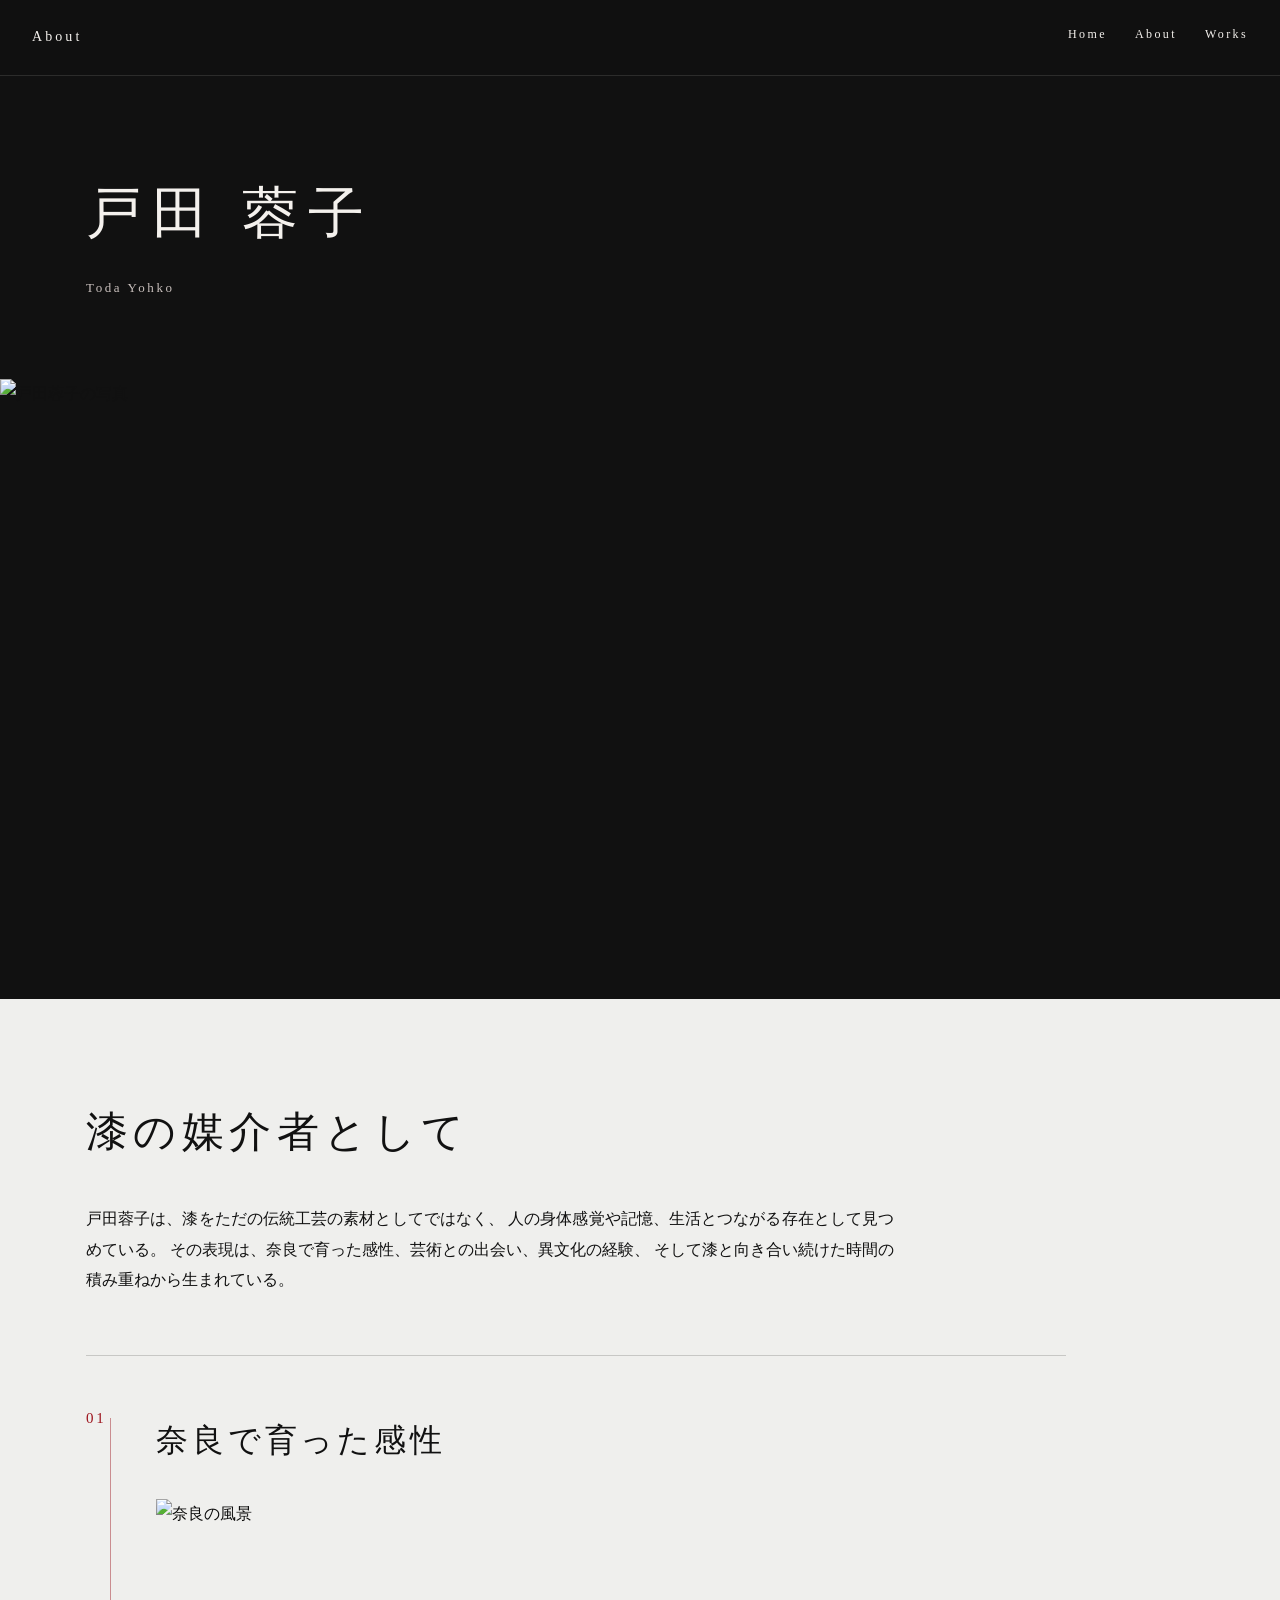
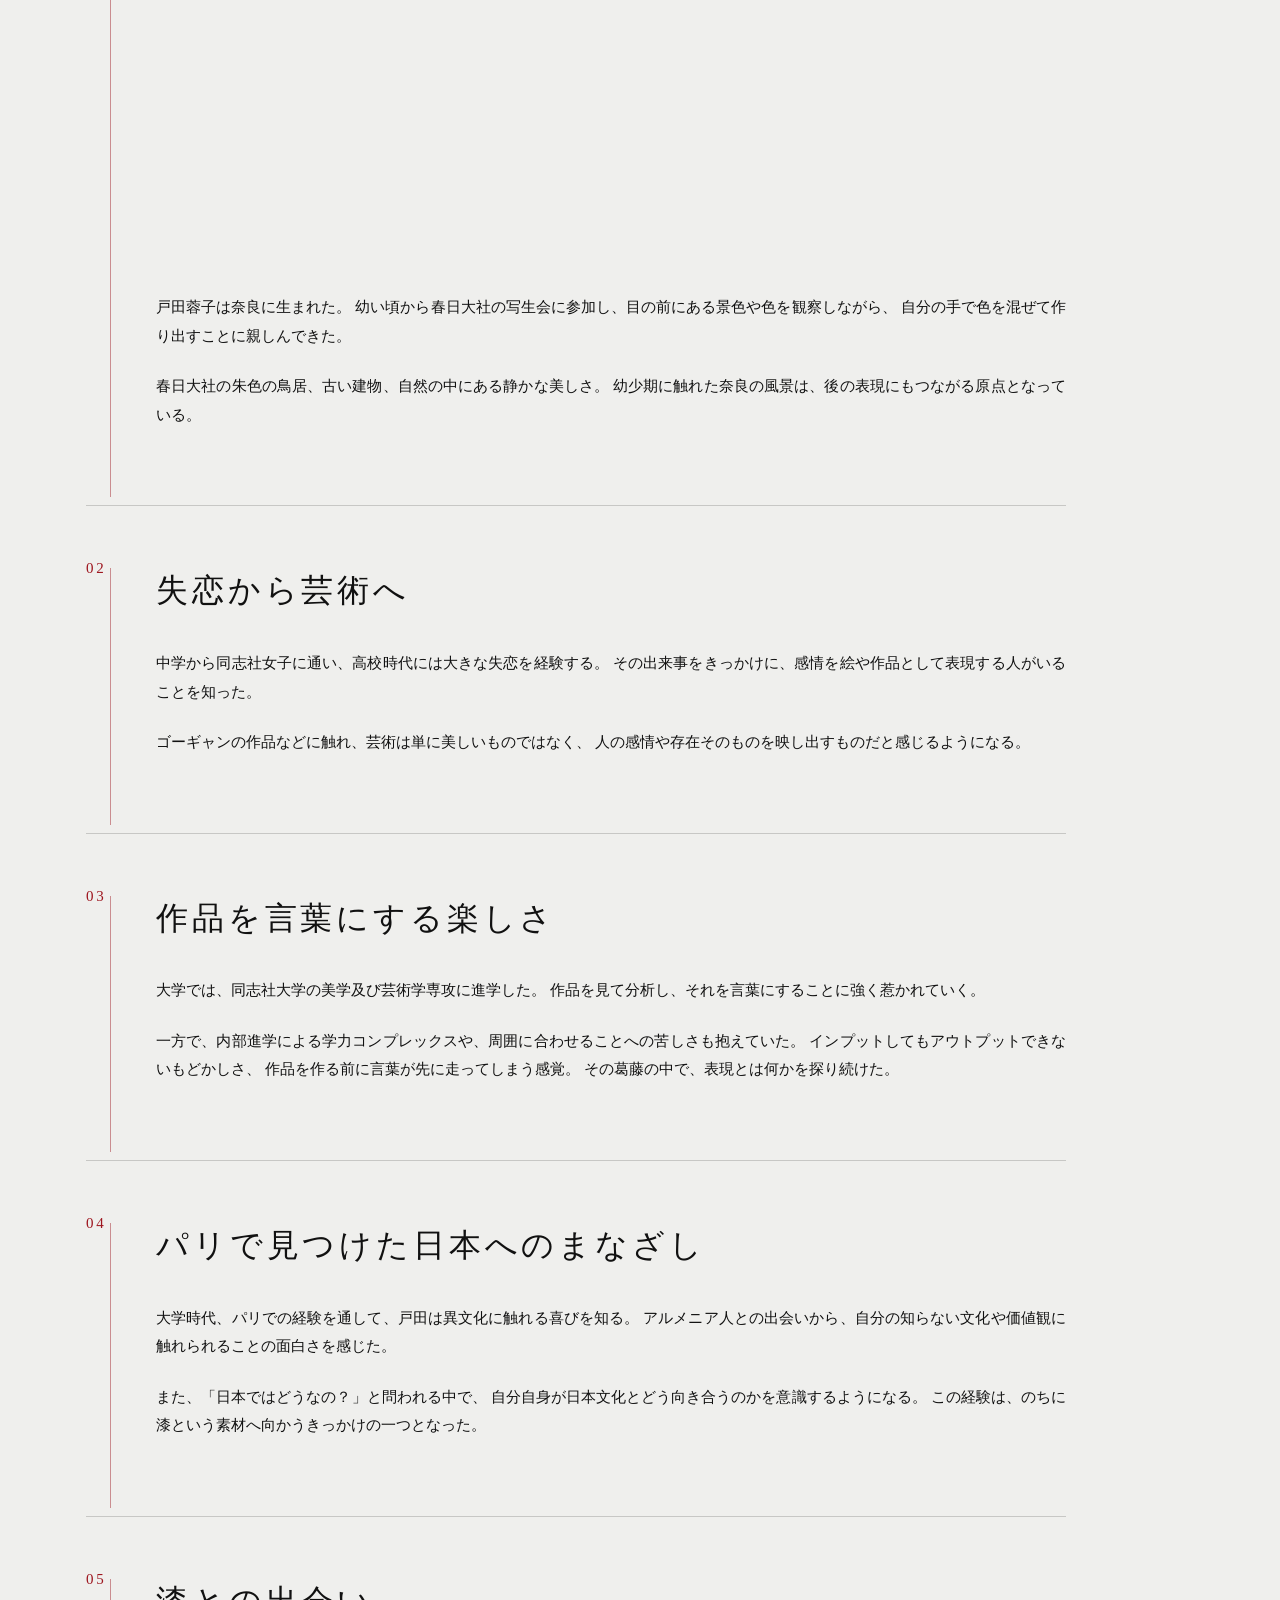
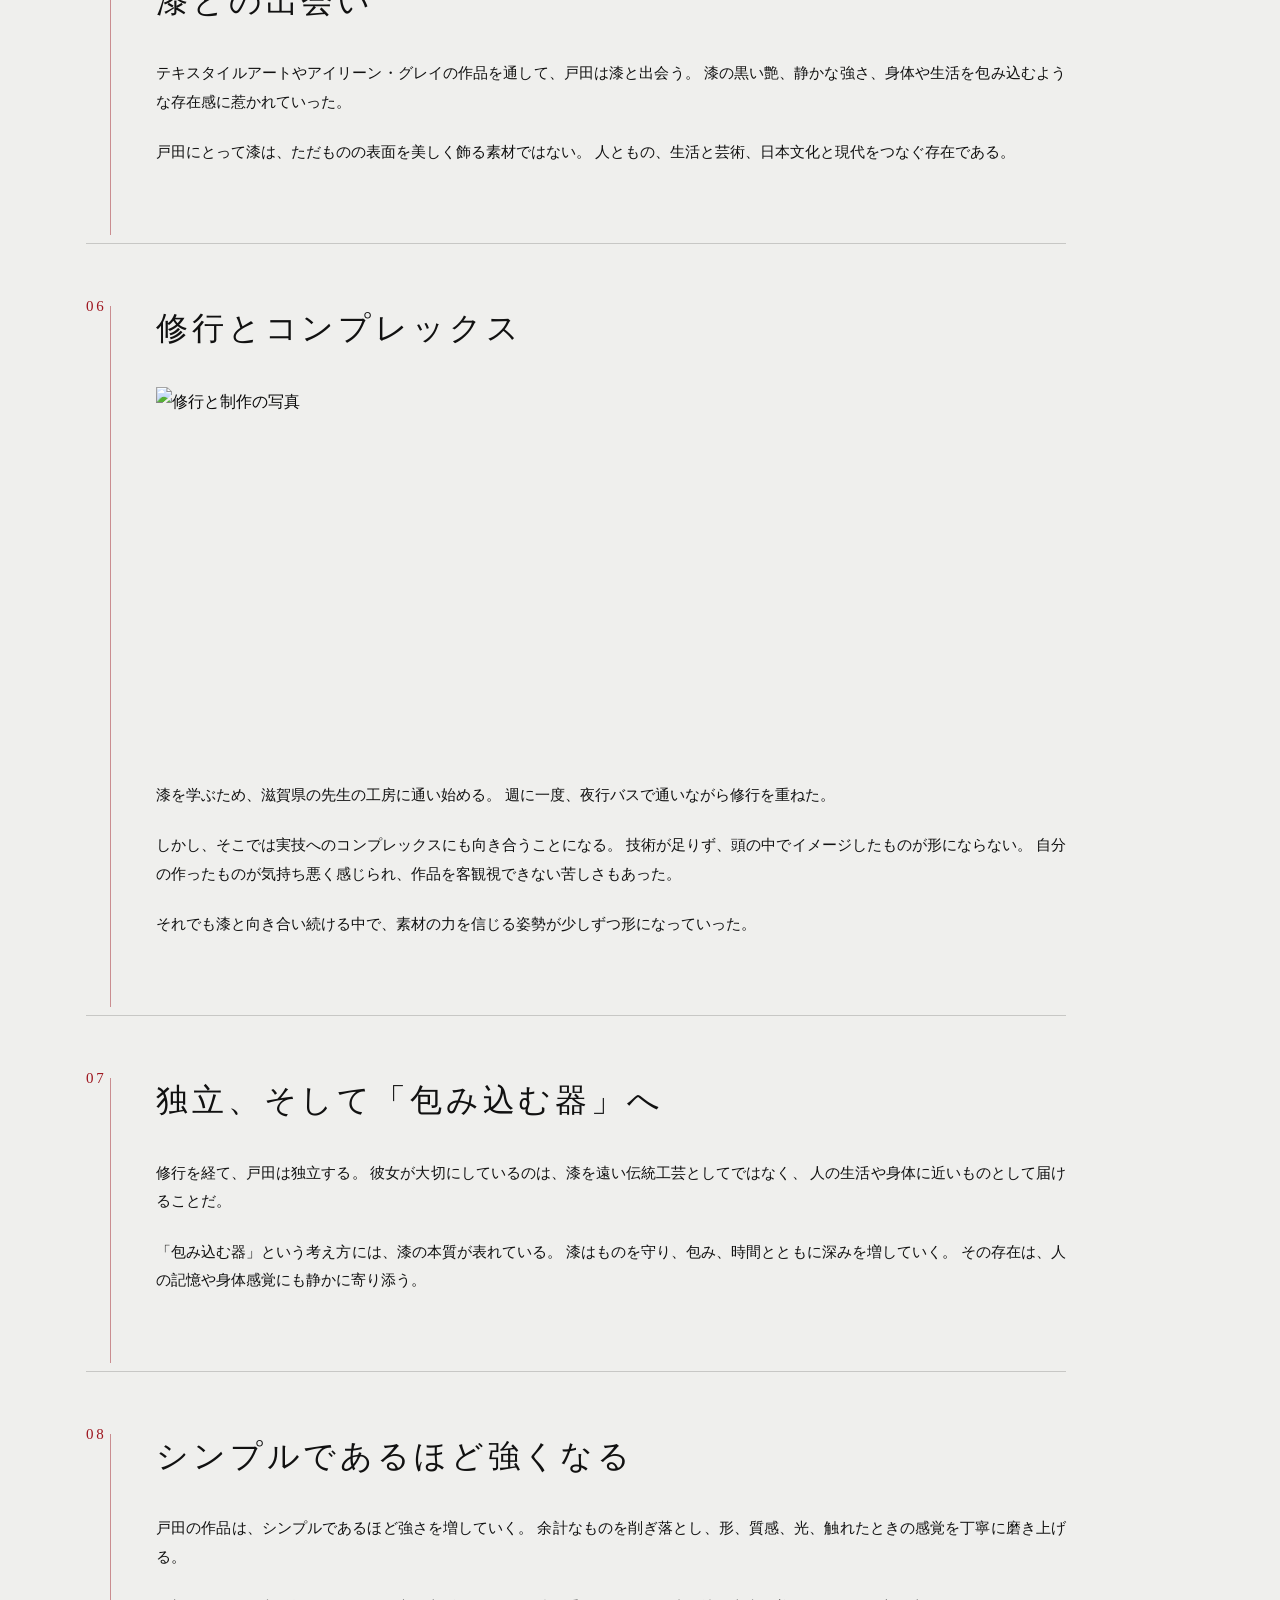
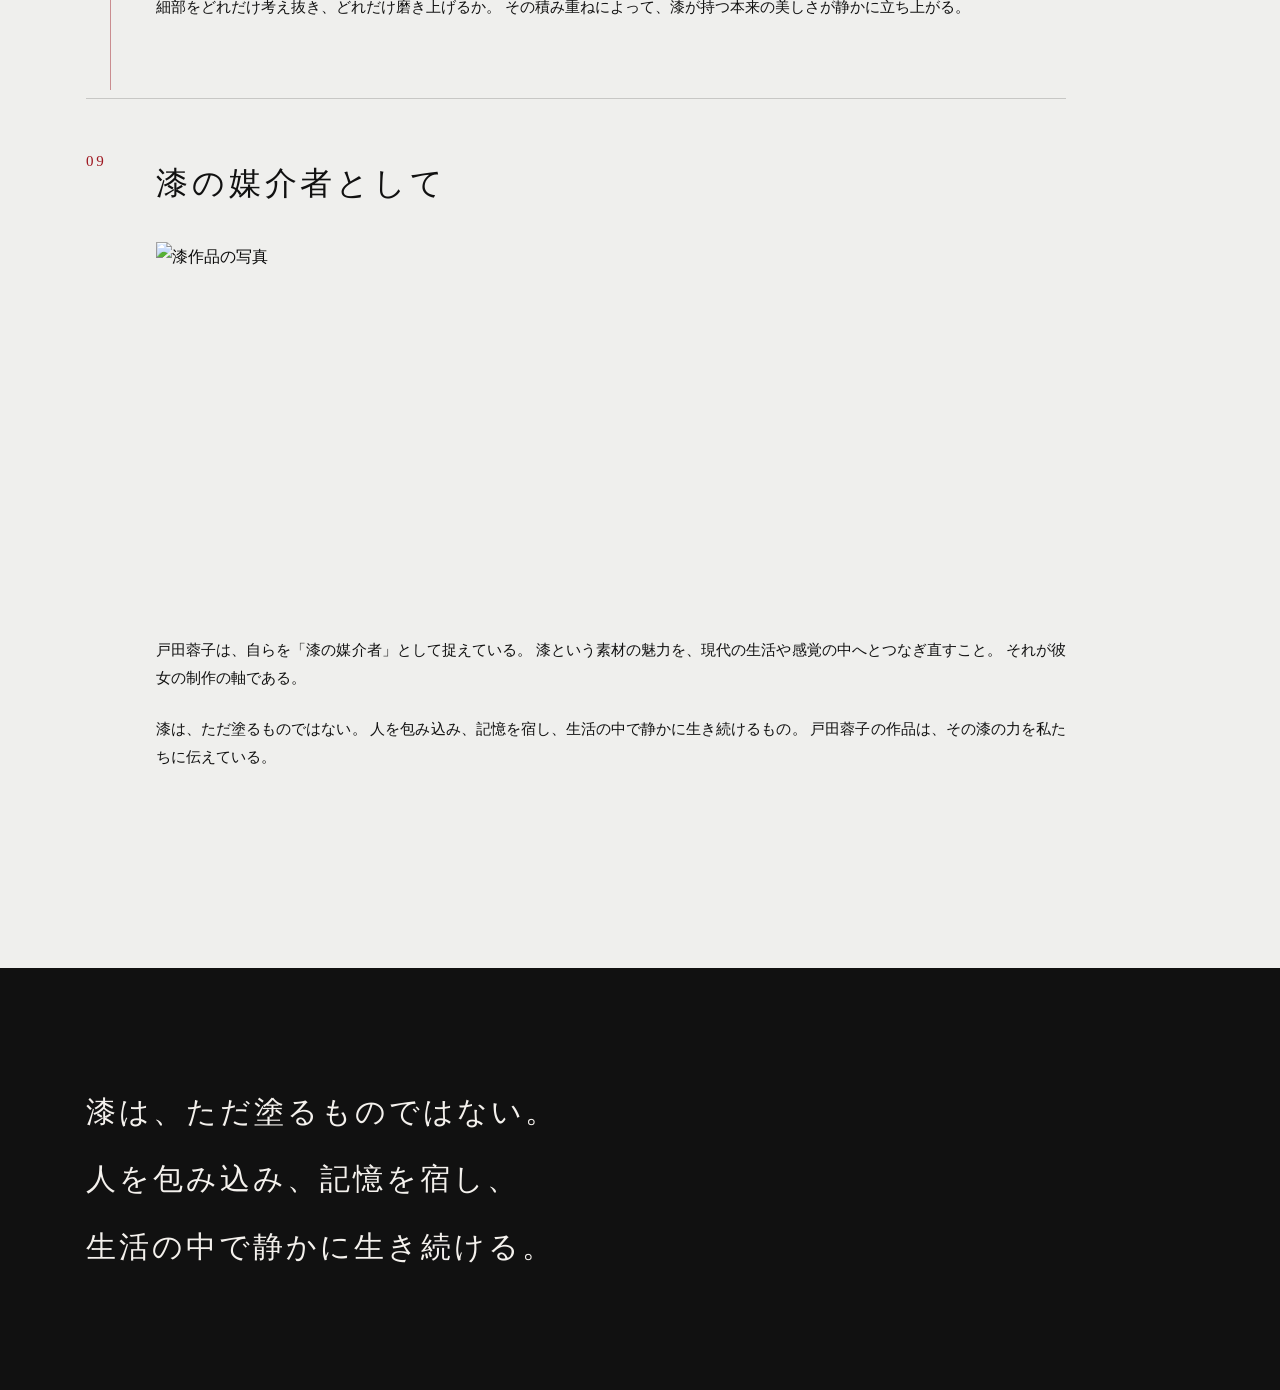
==== about.htm @ 33a2787f "Add files via upload" ====
<!DOCTYPE html>
<html lang="ja">
<head>
  <meta charset="UTF-8">
  <meta name="viewport" content="width=device-width, initial-scale=1.0">
  <title>About | 戸田蓉子</title>
  <link rel="stylesheet" href="style.css">
</head>

<body>

  <header class="site-header dark">
    <a href="index.htm" class="logo">About</a>
    <nav>
      <a href="index.htm">Home</a>
      <a href="about.htm">About</a>
      <a href="works.htm">Works</a>
    </nav>
  </header>

  <main>

    <section class="page-title about-title">
      <h1>戸田 蓉子</h1>
      <p class="name-en">Toda Yohko</p>
    </section>

    <section class="about-visual">
      <img src="images/profile.jpg" alt="戸田蓉子の写真">
    </section>

    <section class="about-lead">
      <h2>漆の媒介者として</h2>
      <p>
        戸田蓉子は、漆をただの伝統工芸の素材としてではなく、
        人の身体感覚や記憶、生活とつながる存在として見つめている。
        その表現は、奈良で育った感性、芸術との出会い、異文化の経験、
        そして漆と向き合い続けた時間の積み重ねから生まれている。
      </p>
    </section>

    <section class="about-timeline">

      <article class="timeline-item">
        <p class="timeline-number">01</p>
        <h2>奈良で育った感性</h2>

        <figure class="timeline-photo">
          <img src="images/about-nara.jpg" alt="奈良の風景">
        </figure>

        <p>
          戸田蓉子は奈良に生まれた。
          幼い頃から春日大社の写生会に参加し、目の前にある景色や色を観察しながら、
          自分の手で色を混ぜて作り出すことに親しんできた。
        </p>

        <p>
          春日大社の朱色の鳥居、古い建物、自然の中にある静かな美しさ。
          幼少期に触れた奈良の風景は、後の表現にもつながる原点となっている。
        </p>
      </article>

      <article class="timeline-item">
        <p class="timeline-number">02</p>
        <h2>失恋から芸術へ</h2>

        <p>
          中学から同志社女子に通い、高校時代には大きな失恋を経験する。
          その出来事をきっかけに、感情を絵や作品として表現する人がいることを知った。
        </p>

        <p>
          ゴーギャンの作品などに触れ、芸術は単に美しいものではなく、
          人の感情や存在そのものを映し出すものだと感じるようになる。
        </p>
      </article>

      <article class="timeline-item">
        <p class="timeline-number">03</p>
        <h2>作品を言葉にする楽しさ</h2>

        <p>
          大学では、同志社大学の美学及び芸術学専攻に進学した。
          作品を見て分析し、それを言葉にすることに強く惹かれていく。
        </p>

        <p>
          一方で、内部進学による学力コンプレックスや、周囲に合わせることへの苦しさも抱えていた。
          インプットしてもアウトプットできないもどかしさ、
          作品を作る前に言葉が先に走ってしまう感覚。
          その葛藤の中で、表現とは何かを探り続けた。
        </p>
      </article>

      <article class="timeline-item">
        <p class="timeline-number">04</p>
        <h2>パリで見つけた日本へのまなざし</h2>

        <p>
          大学時代、パリでの経験を通して、戸田は異文化に触れる喜びを知る。
          アルメニア人との出会いから、自分の知らない文化や価値観に触れられることの面白さを感じた。
        </p>

        <p>
          また、「日本ではどうなの？」と問われる中で、
          自分自身が日本文化とどう向き合うのかを意識するようになる。
          この経験は、のちに漆という素材へ向かうきっかけの一つとなった。
        </p>
      </article>

      <article class="timeline-item">
        <p class="timeline-number">05</p>
        <h2>漆との出会い</h2>

        <p>
          テキスタイルアートやアイリーン・グレイの作品を通して、戸田は漆と出会う。
          漆の黒い艶、静かな強さ、身体や生活を包み込むような存在感に惹かれていった。
        </p>

        <p>
          戸田にとって漆は、ただものの表面を美しく飾る素材ではない。
          人ともの、生活と芸術、日本文化と現代をつなぐ存在である。
        </p>
      </article>

      <article class="timeline-item">
        <p class="timeline-number">06</p>
        <h2>修行とコンプレックス</h2>

        <figure class="timeline-photo">
          <img src="images/about-training.jpg" alt="修行と制作の写真">
        </figure>

        <p>
          漆を学ぶため、滋賀県の先生の工房に通い始める。
          週に一度、夜行バスで通いながら修行を重ねた。
        </p>

        <p>
          しかし、そこでは実技へのコンプレックスにも向き合うことになる。
          技術が足りず、頭の中でイメージしたものが形にならない。
          自分の作ったものが気持ち悪く感じられ、作品を客観視できない苦しさもあった。
        </p>

        <p>
          それでも漆と向き合い続ける中で、素材の力を信じる姿勢が少しずつ形になっていった。
        </p>
      </article>

      <article class="timeline-item">
        <p class="timeline-number">07</p>
        <h2>独立、そして「包み込む器」へ</h2>

        <p>
          修行を経て、戸田は独立する。
          彼女が大切にしているのは、漆を遠い伝統工芸としてではなく、
          人の生活や身体に近いものとして届けることだ。
        </p>

        <p>
          「包み込む器」という考え方には、漆の本質が表れている。
          漆はものを守り、包み、時間とともに深みを増していく。
          その存在は、人の記憶や身体感覚にも静かに寄り添う。
        </p>
      </article>

      <article class="timeline-item">
        <p class="timeline-number">08</p>
        <h2>シンプルであるほど強くなる</h2>

        <p>
          戸田の作品は、シンプルであるほど強さを増していく。
          余計なものを削ぎ落とし、形、質感、光、触れたときの感覚を丁寧に磨き上げる。
        </p>

        <p>
          細部をどれだけ考え抜き、どれだけ磨き上げるか。
          その積み重ねによって、漆が持つ本来の美しさが静かに立ち上がる。
        </p>
      </article>

      <article class="timeline-item last">
        <p class="timeline-number">09</p>
        <h2>漆の媒介者として</h2>

        <figure class="timeline-photo">
          <img src="images/about-media.jpg" alt="漆作品の写真">
        </figure>

        <p>
          戸田蓉子は、自らを「漆の媒介者」として捉えている。
          漆という素材の魅力を、現代の生活や感覚の中へとつなぎ直すこと。
          それが彼女の制作の軸である。
        </p>

        <p>
          漆は、ただ塗るものではない。
          人を包み込み、記憶を宿し、生活の中で静かに生き続けるもの。
          戸田蓉子の作品は、その漆の力を私たちに伝えている。
        </p>
      </article>

    </section>

    <section class="quote-block">
      <p>
        漆は、ただ塗るものではない。<br>
        人を包み込み、記憶を宿し、<br>
        生活の中で静かに生き続ける。
      </p>
    </section>

  </main>

</body>
</html>
---- style.css ----
* {
  box-sizing: border-box;
}

html {
  scroll-behavior: smooth;
}

body {
  margin: 0;
  background-color: #efefed;
  color: #111;
  font-family: "Yu Mincho", "Hiragino Mincho ProN", serif;
  line-height: 1.9;
}

img {
  width: 100%;
  display: block;
}

a {
  color: inherit;
  text-decoration: none;
}

/* =====================
   header
===================== */

.site-header {
  position: fixed;
  top: 0;
  left: 0;
  width: 100%;
  height: 76px;
  padding: 22px 32px;
  display: flex;
  justify-content: space-between;
  align-items: center;
  z-index: 9999;
  background-color: rgba(239, 239, 237, 0.78);
  backdrop-filter: blur(12px);
  -webkit-backdrop-filter: blur(12px);
  border-bottom: 1px solid rgba(17, 17, 17, 0.08);
}

.site-header.dark {
  background-color: rgba(17, 17, 17, 0.86);
  color: #f4f1ed;
  border-bottom: 1px solid rgba(244, 241, 237, 0.12);
}

.logo {
  font-size: 14px;
  letter-spacing: 0.22em;
  font-weight: normal;
  white-space: nowrap;
}

.site-header nav {
  display: flex;
  gap: 28px;
}

.site-header nav a {
  position: relative;
  font-size: 12px;
  letter-spacing: 0.2em;
  padding-bottom: 6px;
  transition: color 0.3s ease;
}

.site-header nav a::after {
  content: "";
  position: absolute;
  left: 0;
  bottom: 0;
  width: 0;
  height: 1px;
  background-color: #9e1720;
  transition: width 0.3s ease;
}

.site-header nav a:hover {
  color: #9e1720;
}

.site-header nav a:hover::after {
  width: 100%;
}

.site-header.dark nav a:hover {
  color: #d85b63;
}

/* =====================
   home
===================== */

.home-body {
  background-color: #efefed;
}

.home-hero {
  padding-top: 76px;
}

.hero-space {
  min-height: 44vh;
  padding: 110px 86px 64px;
  display: flex;
  flex-direction: column;
  justify-content: flex-end;
}

.small-label {
  margin: 0 0 18px;
  color: #9e1720;
  font-size: 11px;
  letter-spacing: 0.32em;
}

.hero-space h1 {
  margin: 0;
  font-size: 54px;
  font-weight: normal;
  line-height: 1.65;
  letter-spacing: 0.14em;
}

.drip-image {
  background-color: #111;
  overflow: hidden;
}

.drip-image img {
  height: 500px;
  object-fit: cover;
  object-position: center;
}

.home-intro {
  padding: 100px 86px 84px;
  max-width: 980px;
}

.home-intro h2 {
  margin: 0 0 34px;
  font-size: 42px;
  font-weight: normal;
  line-height: 1.55;
  letter-spacing: 0.1em;
}

.home-intro p {
  margin: 0 0 24px;
  font-size: 16px;
  text-align: justify;
}

/* =====================
   home menu
===================== */

.home-menu {
  padding: 0 86px 110px;
  display: grid;
  grid-template-columns: 1fr 1fr;
  gap: 20px;
}

.menu-card {
  display: block;
  position: relative;
  padding: 48px 44px;
  background-color: #fff;
  color: #111;
  box-shadow: 0 18px 45px rgba(0, 0, 0, 0.08);
  overflow: hidden;
  transition: transform 0.35s ease, box-shadow 0.35s ease, background-color 0.35s ease, color 0.35s ease;
}

.menu-card.black {
  background-color: #fff;
  color: #111;
}

.menu-card::before {
  content: "";
  position: absolute;
  top: 0;
  left: 0;
  width: 3px;
  height: 100%;
  background-color: #9e1720;
  transform: scaleY(0);
  transform-origin: bottom;
  transition: transform 0.35s ease;
}

.menu-card:hover {
  transform: translateY(-6px);
  background-color: #111;
  color: #f4f1ed;
  box-shadow: 0 28px 70px rgba(0, 0, 0, 0.14);
}

.menu-card:hover::before {
  transform: scaleY(1);
}

.menu-card span {
  display: block;
  margin-bottom: 28px;
  color: #9e1720;
  font-size: 12px;
  letter-spacing: 0.24em;
}

.menu-card h3 {
  margin: 0 0 8px;
  font-size: 46px;
  font-weight: normal;
  letter-spacing: 0.14em;
}

.menu-card p {
  margin: 0;
  font-size: 13px;
  letter-spacing: 0.1em;
}

/* =====================
   page title
===================== */

.page-title {
  padding: 160px 86px 78px;
  background-color: #111;
  color: #f4f1ed;
  position: relative;
  overflow: hidden;
}

/* �Ԃ��ۂ����� */
.page-title::after {
  display: none;
}

.page-title h1,
.page-title p {
  position: relative;
  z-index: 1;
}

.page-title h1 {
  margin: 0;
  font-size: 56px;
  font-weight: normal;
  letter-spacing: 0.18em;
}

.name-en {
  margin: 10px 0 0;
  font-size: 13px;
  letter-spacing: 0.2em;
  color: #c9c0bd;
}

/* =====================
   about
===================== */

.about-visual {
  background-color: #111;
}

.about-visual img {
  height: 620px;
  object-fit: cover;
  object-position: center top;
}

/* =====================
   about timeline
===================== */

.about-lead {
  padding: 100px 86px 40px;
  background-color: #efefed;
  max-width: 980px;
}

.about-lead h2 {
  margin: 0 0 38px;
  font-size: 42px;
  font-weight: normal;
  line-height: 1.6;
  letter-spacing: 0.13em;
}

.about-lead p {
  margin: 0;
  font-size: 16px;
  text-align: justify;
}

.about-timeline {
  padding: 20px 86px 120px;
  background-color: #efefed;
}

.timeline-item {
  position: relative;
  max-width: 980px;
  padding: 54px 0 54px 70px;
  border-top: 1px solid rgba(17, 17, 17, 0.18);
}

.timeline-item::before {
  content: "";
  position: absolute;
  left: 24px;
  top: 62px;
  width: 1px;
  height: calc(100% - 70px);
  background-color: rgba(158, 23, 32, 0.45);
}

.timeline-item.last::before {
  display: none;
}

.timeline-number {
  position: absolute;
  left: 0;
  top: 48px;
  margin: 0;
  color: #9e1720;
  font-size: 18px;
  letter-spacing: 0.18em;
}

.timeline-item h2 {
  margin: 0 0 28px;
  font-size: 32px;
  font-weight: normal;
  letter-spacing: 0.12em;
}

.timeline-item p {
  margin: 0 0 22px;
  font-size: 15px;
  text-align: justify;
}

.timeline-photo {
  margin: 0 0 34px;
  overflow: hidden;
}

.timeline-photo img {
  width: 100%;
  height: 360px;
  object-fit: cover;
  object-position: center;
  filter: contrast(1.05);
}

/* =====================
   quote
===================== */

.quote-block {
  padding: 110px 86px;
  background-color: #111;
  color: #f4f1ed;
}

.quote-block p {
  margin: 0;
  font-size: 30px;
  line-height: 2.25;
  letter-spacing: 0.1em;
}

/* =====================
   works
===================== */

.works-body {
  background-color: #e9e9e7;
}

.works-title p {
  max-width: 560px;
  font-size: 14px;
  line-height: 2;
}

.works-title .small-label {
  color: #c8a24a;
}

.works-list {
  padding: 70px 86px 130px;
}

.work-feature {
  max-width: 1040px;
  margin-left: auto;
  margin-right: auto;
  margin-bottom: 96px;
  background-color: #fbfbfb;
  box-shadow: 0 24px 60px rgba(0, 0, 0, 0.13);
  position: relative;
  overflow: hidden;
}

.work-feature::before {
  content: "";
  position: absolute;
  top: 0;
  left: 28px;
  width: 1px;
  height: 58px;
  background-color: #9e1720;
  z-index: 2;
}

.work-num {
  margin: 0;
  padding: 34px 32px 18px;
  color: #9e1720;
  font-size: 11px;
  letter-spacing: 0.32em;
}

.work-main-image {
  background-color: #111;
}

.work-main-image img {
  height: 590px;
  object-fit: cover;
  object-position: center;
}

/* WORK 02�u�P �����ˁv�����A�摜�����؂�Ȃ��悤�ɂ��� */
.kasane-image {
  background-color: #000;
}

.kasane-image img {
  height: 520px;
  object-fit: contain;
  object-position: center;
}

.work-content {
  padding: 62px 72px 70px;
}

.work-content h2 {
  margin: 0;
  font-size: 52px;
  font-weight: normal;
  line-height: 1.45;
  letter-spacing: 0.13em;
}

.work-content h2 span {
  font-size: 20px;
}

.work-en {
  margin: 6px 0 32px;
  font-size: 13px;
  letter-spacing: 0.18em;
  color: #777;
}

.lead {
  margin: 0 0 30px;
  color: #8f151c;
  font-size: 17px;
  line-height: 2.05;
}

.work-content p {
  margin: 0 0 24px;
  font-size: 16px;
  text-align: justify;
}

.sub-image-grid {
  display: grid;
  grid-template-columns: 1fr 1fr;
  gap: 18px;
  padding: 0 72px 70px;
}

.sub-image-grid img {
  height: 340px;
  object-fit: cover;
  object-position: center;
}

.credit {
  margin-top: 28px !important;
  font-size: 11px !important;
  color: #999;
  letter-spacing: 0.08em;
}

/* =====================
   small screen
===================== */

@media screen and (max-width: 899px) {
  .site-header {
    padding: 20px 24px;
  }

  .site-header nav {
    gap: 18px;
  }

  .logo {
    font-size: 13px;
  }

  .hero-space {
    padding: 86px 42px 46px;
  }

  .hero-space h1 {
    font-size: 38px;
  }

  .drip-image img {
    height: 360px;
  }

  .home-intro {
    padding: 78px 42px 64px;
  }

  .home-intro h2 {
    font-size: 32px;
  }

  .home-menu {
    grid-template-columns: 1fr;
    padding: 0 42px 86px;
  }

  .menu-card {
    padding: 36px 34px;
  }

  .menu-card h3 {
    font-size: 34px;
  }

  .page-title {
    padding: 136px 42px 62px;
  }

  .page-title h1 {
    font-size: 42px;
  }

  .about-visual img {
    height: 540px;
  }

  .about-lead {
    padding: 76px 42px 30px;
  }

  .about-lead h2 {
    font-size: 34px;
  }

  .about-lead p {
    font-size: 15px;
  }

  .about-timeline {
    padding: 10px 42px 90px;
  }

  .timeline-item {
    padding: 46px 0 46px 54px;
  }

  .timeline-item::before {
    left: 18px;
    top: 58px;
  }

  .timeline-number {
    top: 42px;
    font-size: 15px;
  }

  .timeline-item h2 {
    font-size: 26px;
  }

  .timeline-item p {
    font-size: 14px;
  }

  .timeline-photo img {
    height: 260px;
  }

  .quote-block {
    padding: 86px 42px;
  }

  .quote-block p {
    font-size: 23px;
  }

  .works-list {
    padding: 48px 32px 100px;
  }

  .work-feature {
    margin-bottom: 72px;
  }

  .work-main-image img {
    height: 460px;
  }

  .kasane-image img {
    height: 360px;
    object-fit: contain;
  }

  .work-content {
    padding: 46px 38px 52px;
  }

  .work-content h2 {
    font-size: 40px;
  }

  .work-content p {
    font-size: 15px;
  }

  .sub-image-grid {
    padding: 0 38px 42px;
    gap: 14px;
  }

  .sub-image-grid img {
    height: 260px;
  }
}
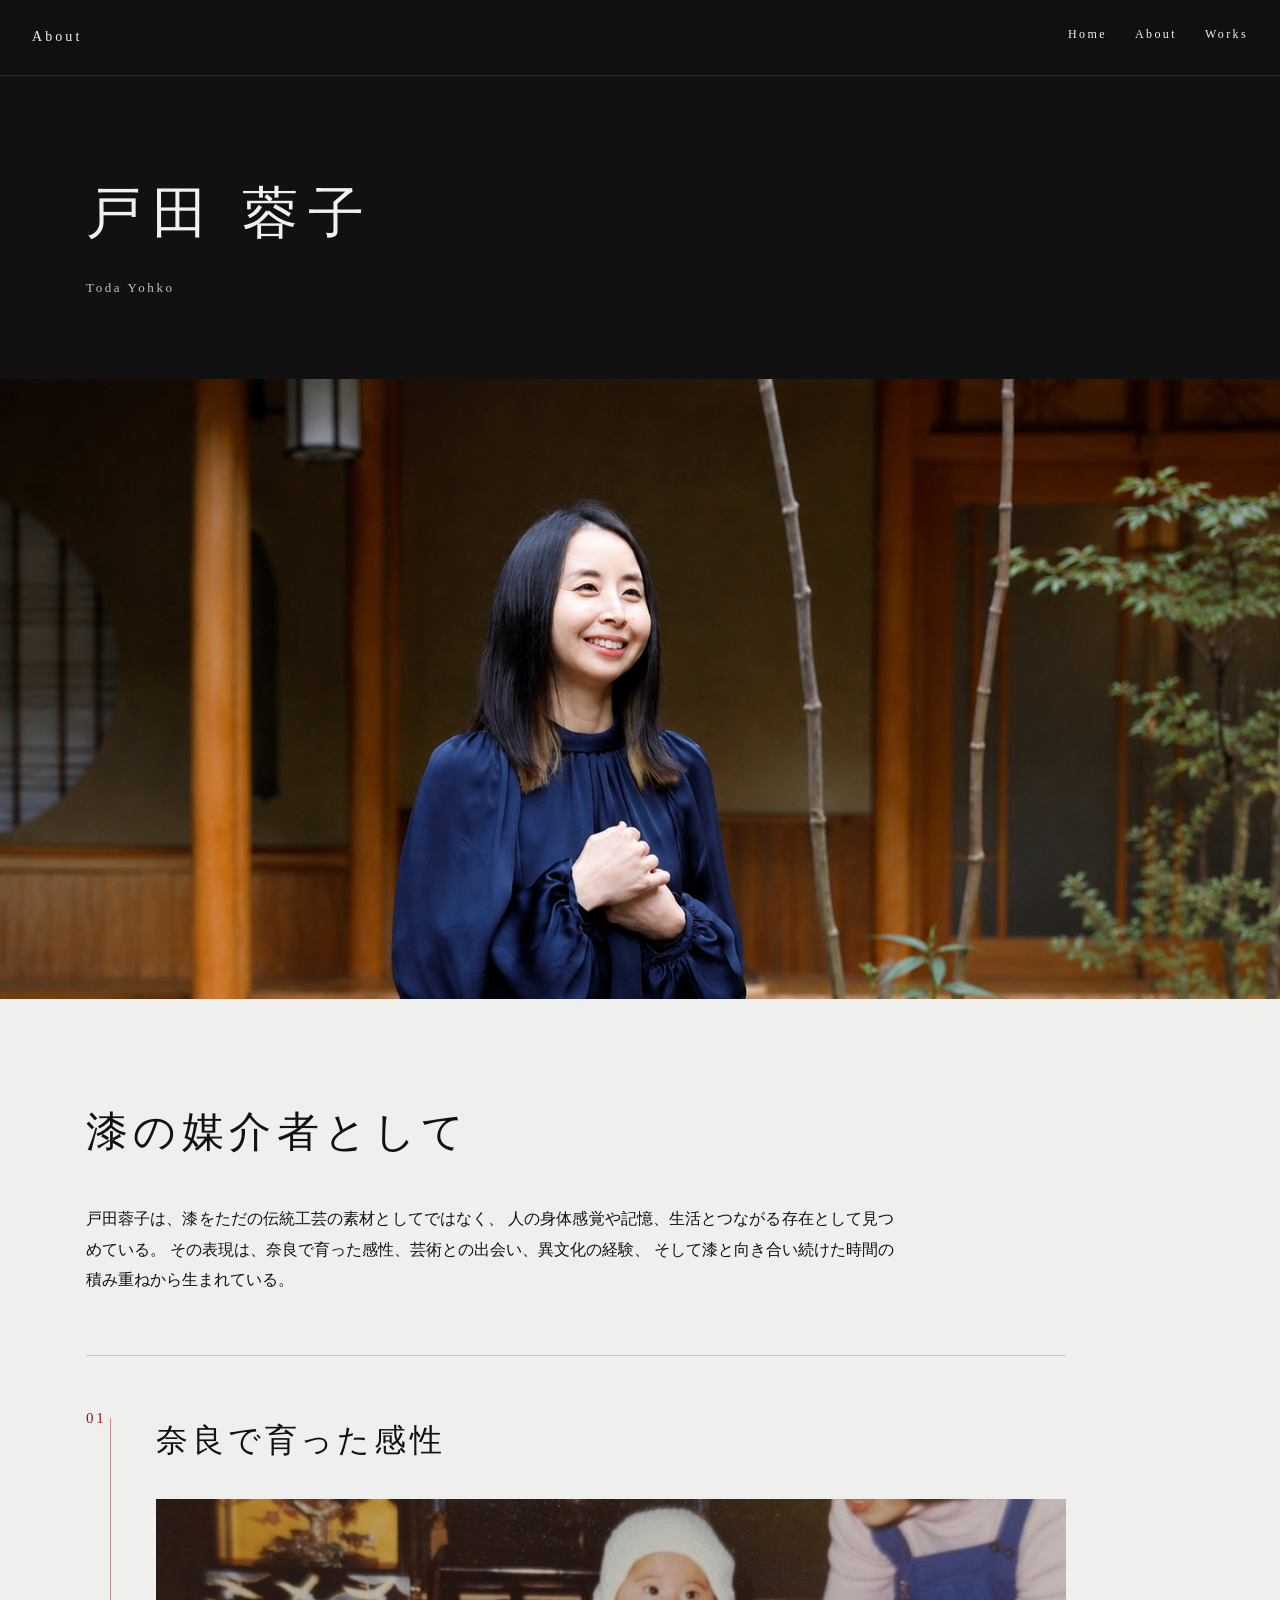
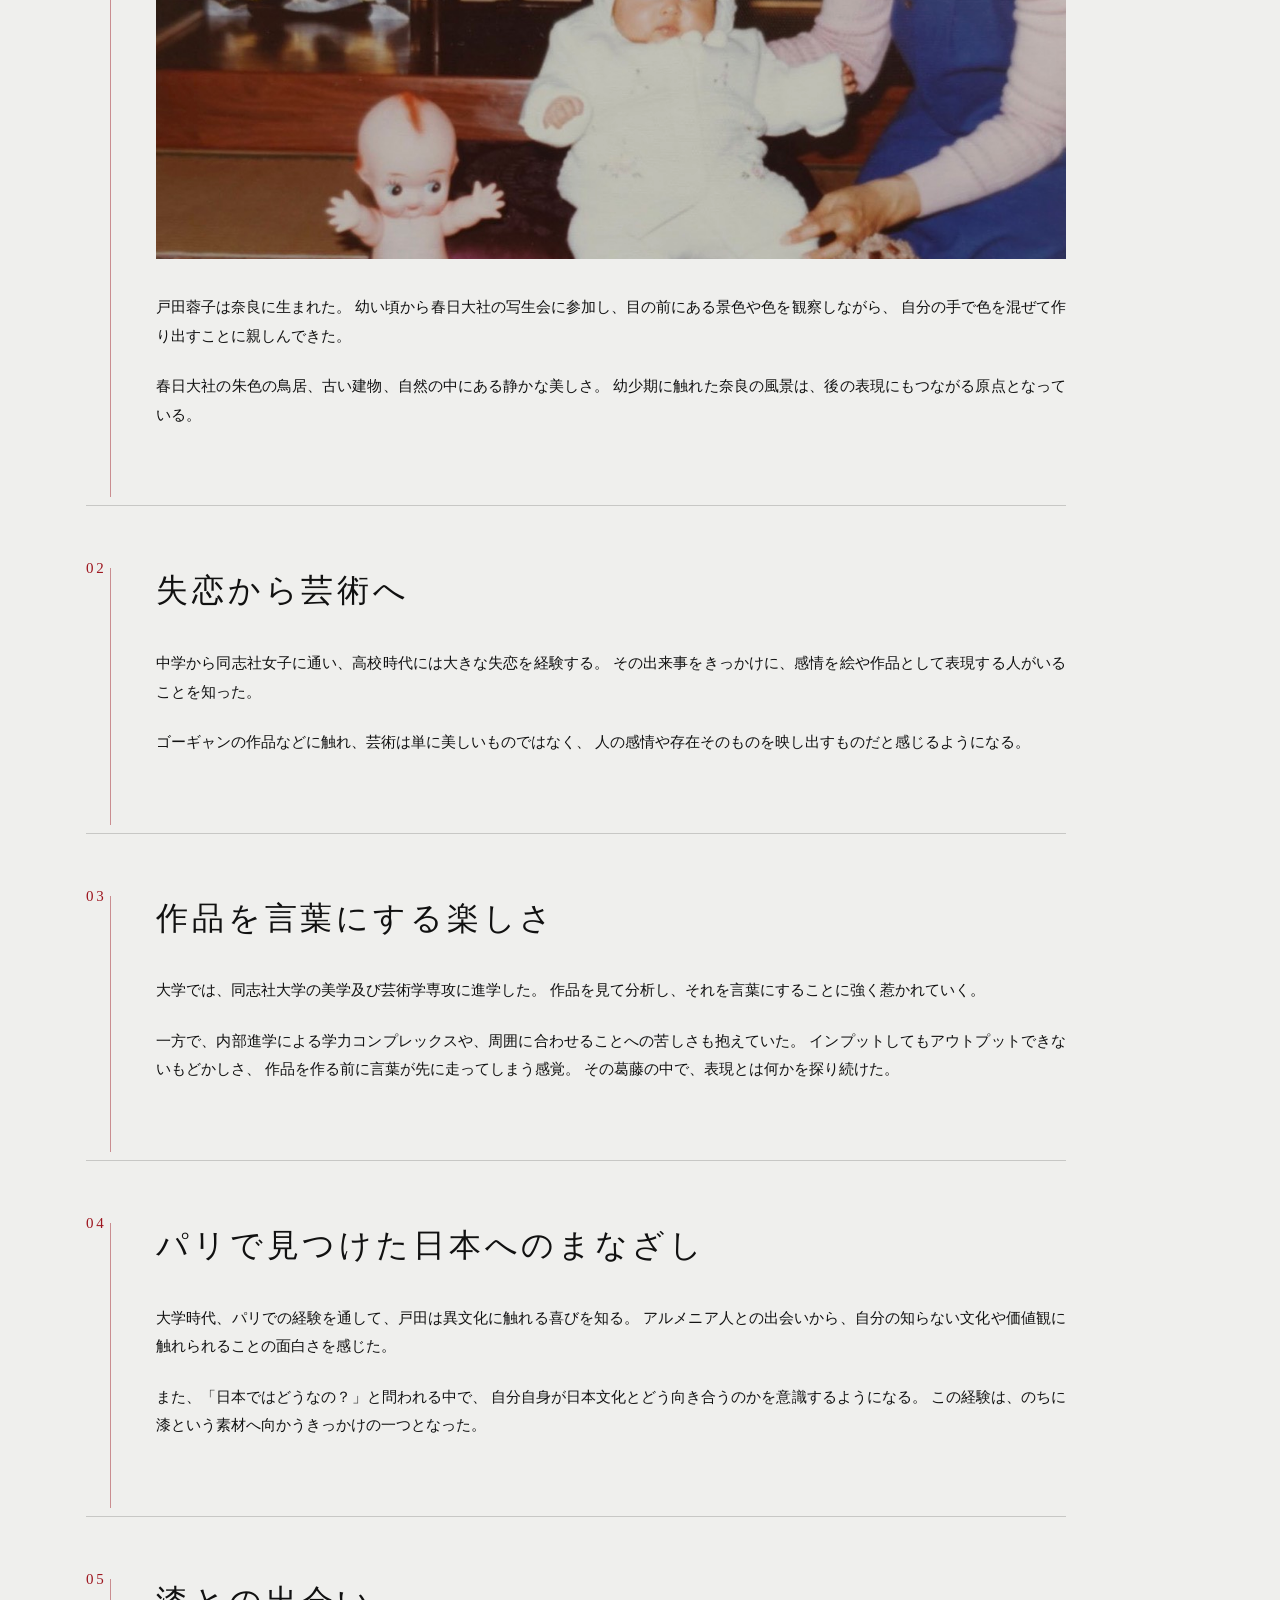
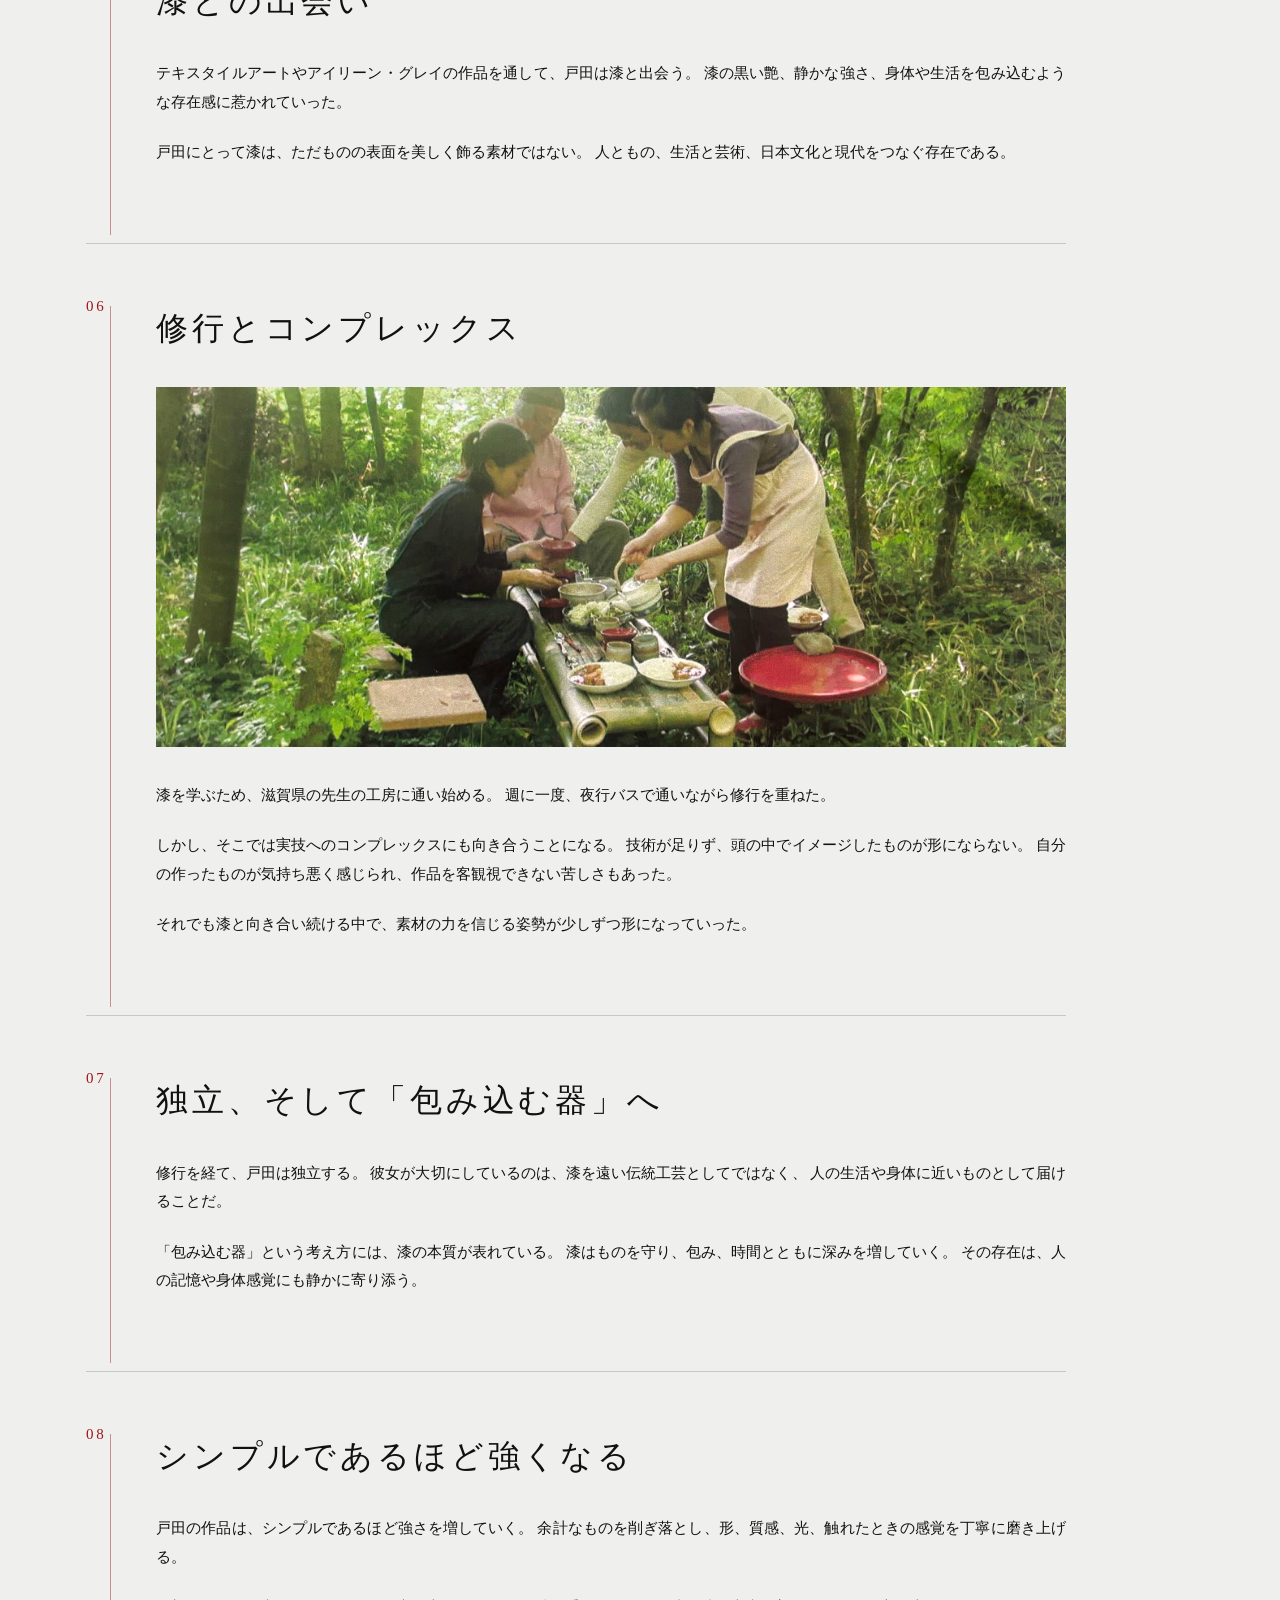
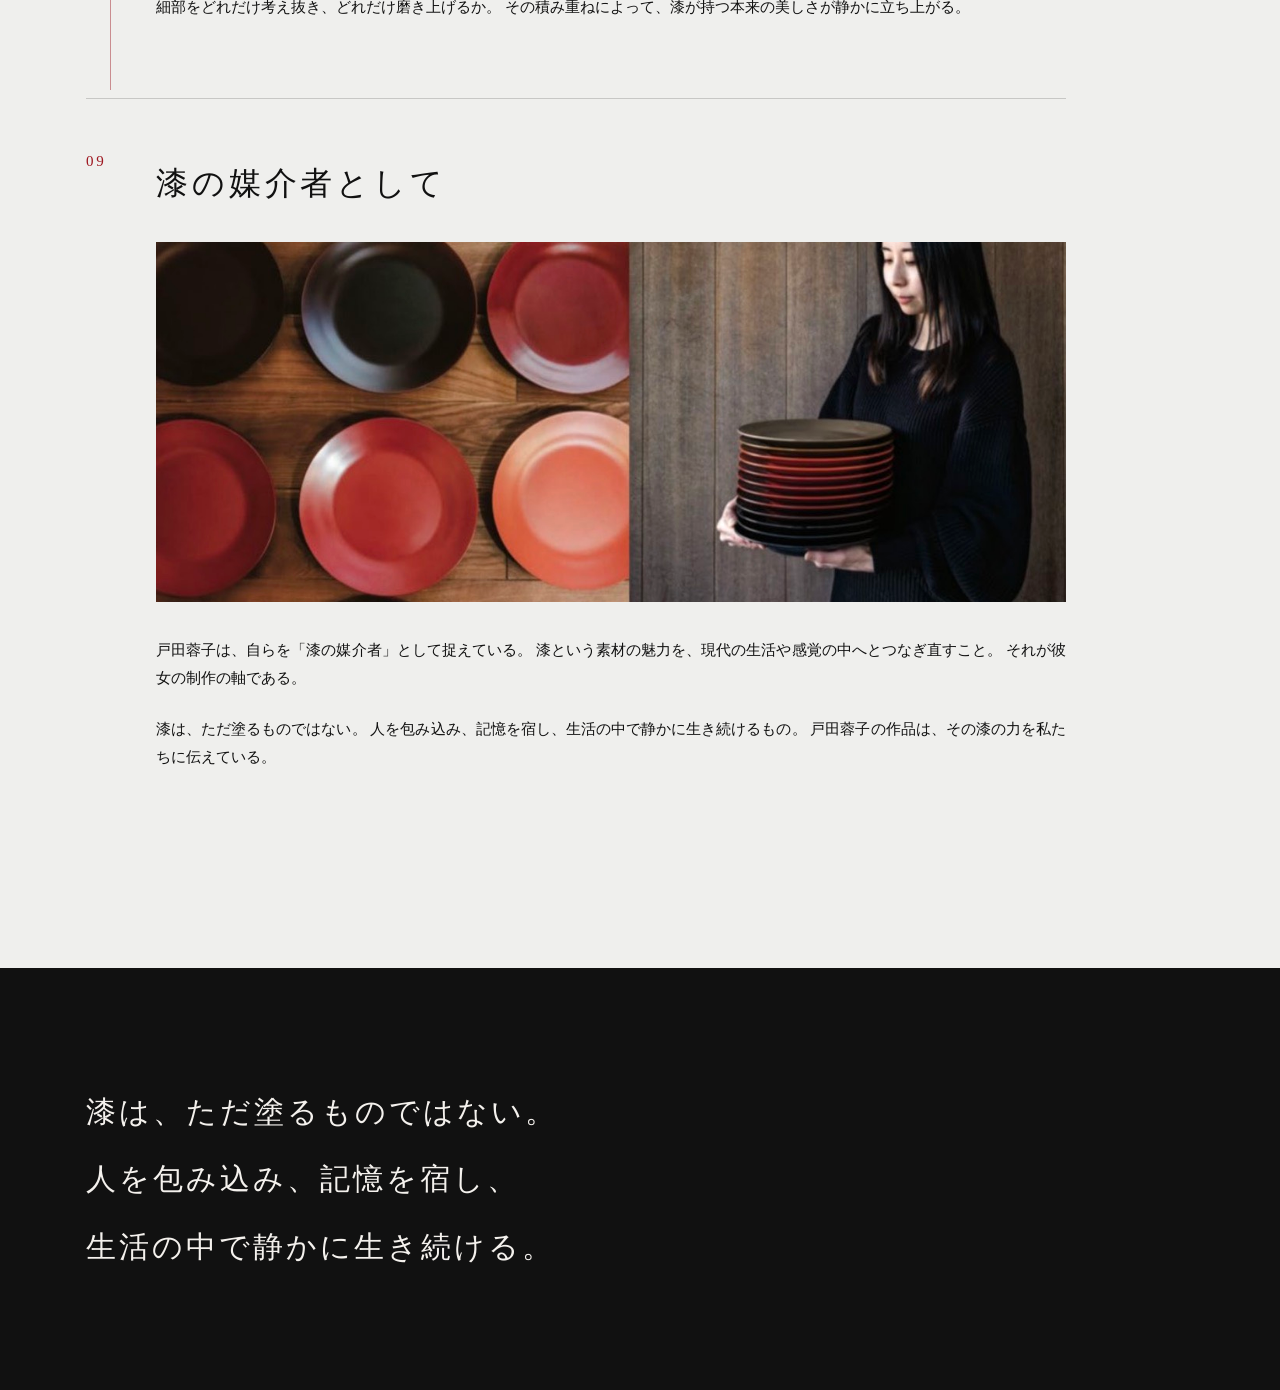
==== commit b8a14cce: "Update about.htm" ====
--- a/about.htm
+++ b/about.htm
@@ -26,7 +26,7 @@
     </section>
 
     <section class="about-visual">
-      <img src="images/profile.jpg" alt="戸田蓉子の写真">
+      <img src="profile.jpg" alt="戸田蓉子の写真">
     </section>
 
     <section class="about-lead">
@@ -46,7 +46,7 @@
         <h2>奈良で育った感性</h2>
 
         <figure class="timeline-photo">
-          <img src="images/about-nara.jpg" alt="奈良の風景">
+          <img src="about-nara.jpg" alt="奈良の風景">
         </figure>
 
         <p>
@@ -129,7 +129,7 @@
         <h2>修行とコンプレックス</h2>
 
         <figure class="timeline-photo">
-          <img src="images/about-training.jpg" alt="修行と制作の写真">
+          <img src="about-training.jpg" alt="修行と制作の写真">
         </figure>
 
         <p>
@@ -185,7 +185,7 @@
         <h2>漆の媒介者として</h2>
 
         <figure class="timeline-photo">
-          <img src="images/about-media.jpg" alt="漆作品の写真">
+          <img src="about-media.jpg" alt="漆作品の写真">
         </figure>
 
         <p>
@@ -214,4 +214,4 @@
   </main>
 
 </body>
-</html>+</html>
